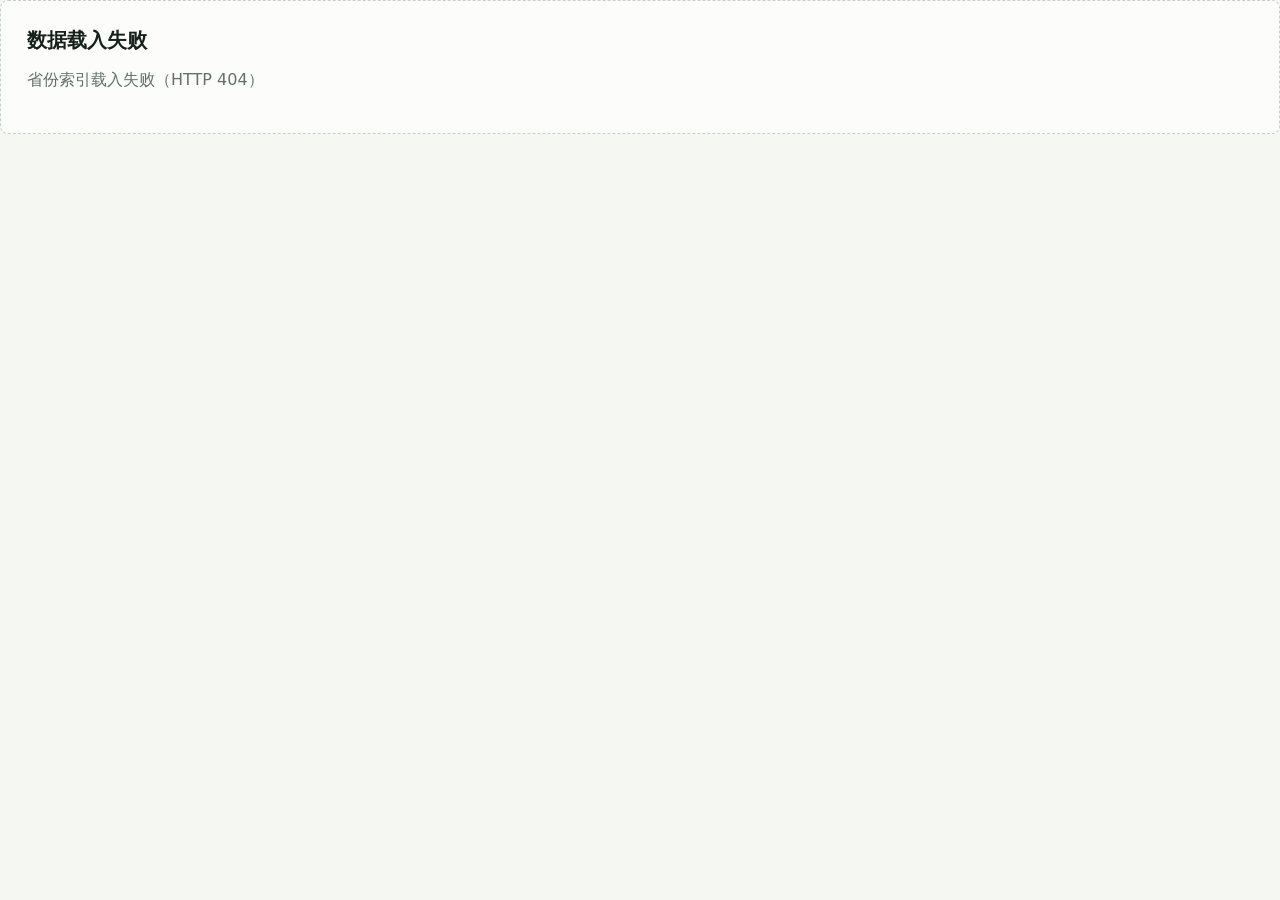
==== site/index.html @ 9d04b4b7 "Deploy nationwide gaokao recommender with release data runtime" ====
<!doctype html>
<html lang="zh-CN">
  <head>
    <meta charset="utf-8" />
    <meta name="viewport" content="width=device-width, initial-scale=1" />
    <title>高考志愿本地知识库</title>
    <link rel="stylesheet" href="./assets/styles.css" />
  </head>
  <body>
    <div class="app-shell">
      <aside class="sidebar">
        <div class="brand">
          <div class="brand-mark">志</div>
          <div>
            <h1>高考志愿本地知识库</h1>
            <p id="generatedAt">正在载入资料</p>
          </div>
        </div>
        <nav class="nav" aria-label="主导航">
          <button class="nav-btn active" data-view="overview">总览</button>
          <button class="nav-btn" data-view="recommend">智能推荐</button>
          <button class="nav-btn" data-view="disciplines">专业门类</button>
          <button class="nav-btn" data-view="rules">规则与风险</button>
          <button class="nav-btn" data-view="rounds">整合轮次</button>
          <button class="nav-btn" data-view="audio">音频转写</button>
          <button class="nav-btn" data-view="sources">资料库</button>
        </nav>
        <div class="sidebar-note">
          <strong>本地版</strong>
          <span>资料来自指定的两个 mac_2T 目录；正文抽取、索引和分类结果保存在本项目。</span>
        </div>
      </aside>

      <main class="main">
        <section class="toolbar" aria-label="检索和筛选">
          <label class="search-box">
            <span>检索</span>
            <input id="searchInput" type="search" placeholder="专业、院校、平行志愿、07理学..." />
          </label>
          <label class="select-box">
            <span>门类</span>
            <select id="disciplineFilter">
              <option value="">全部门类</option>
            </select>
          </label>
          <label class="select-box">
            <span>主题</span>
            <select id="domainFilter">
              <option value="">全部主题</option>
            </select>
          </label>
        </section>

        <section id="view-overview" class="view active-view"></section>
        <section id="view-recommend" class="view"></section>
        <section id="view-disciplines" class="view"></section>
        <section id="view-rules" class="view"></section>
        <section id="view-rounds" class="view"></section>
        <section id="view-audio" class="view"></section>
        <section id="view-sources" class="view"></section>
      </main>
    </div>

    <template id="emptyTemplate">
      <div class="empty-state">
        <h2>没有匹配结果</h2>
        <p>换一个关键词，或者清空门类/主题筛选。</p>
      </div>
    </template>

    <script>
      if (location.hostname.endsWith("github.io")) {
        window.__GAOKAO_RUNTIME_RELEASE_BASE__ = "https://github.com/lghui12138/gaokao-zhiyuan/releases/download/data-v3.275";
      }
    </script>
    <script type="module" src="./assets/app.js?v=3.275.0"></script>
  </body>
</html>
---- site/assets/styles.css ----
:root {
  color-scheme: light;
  --ink: #17211b;
  --muted: #627067;
  --line: #dbe3dc;
  --panel: #ffffff;
  --page: #f5f7f3;
  --leaf: #24745a;
  --leaf-dark: #15533f;
  --gold: #b27416;
  --rose: #b34c52;
  --blue: #3b6f94;
  --shadow: 0 12px 32px rgba(23, 33, 27, 0.08);
  font-family: "Inter", "PingFang SC", "Microsoft YaHei", system-ui, sans-serif;
}

* {
  box-sizing: border-box;
}

body {
  margin: 0;
  background: var(--page);
  color: var(--ink);
  letter-spacing: 0;
}

button,
input,
select {
  font: inherit;
}

.app-shell {
  min-height: 100vh;
  display: grid;
  grid-template-columns: 296px minmax(0, 1fr);
}

.sidebar {
  min-height: 100vh;
  padding: 24px 18px;
  background: #eef3ec;
  border-right: 1px solid var(--line);
  display: flex;
  flex-direction: column;
  gap: 24px;
  position: sticky;
  top: 0;
}

.brand {
  display: grid;
  grid-template-columns: 48px minmax(0, 1fr);
  gap: 12px;
  align-items: center;
}

.brand-mark {
  width: 48px;
  height: 48px;
  display: grid;
  place-items: center;
  background: var(--leaf);
  color: #fff;
  border-radius: 8px;
  font-size: 24px;
  font-weight: 800;
}

.brand h1 {
  margin: 0;
  font-size: 18px;
  line-height: 1.25;
}

.brand p {
  margin: 5px 0 0;
  color: var(--muted);
  font-size: 12px;
  line-height: 1.4;
}

.nav {
  display: grid;
  gap: 8px;
}

.nav-btn {
  border: 1px solid transparent;
  border-radius: 8px;
  padding: 11px 12px;
  text-align: left;
  color: var(--ink);
  background: transparent;
  cursor: pointer;
}

.nav-btn:hover,
.nav-btn:focus-visible {
  border-color: var(--line);
  background: rgba(255, 255, 255, 0.68);
  outline: none;
}

.nav-btn.active {
  background: var(--panel);
  border-color: #cbd9cf;
  box-shadow: 0 5px 14px rgba(23, 33, 27, 0.06);
  color: var(--leaf-dark);
  font-weight: 700;
}

.sidebar-note {
  margin-top: auto;
  border-top: 1px solid var(--line);
  padding-top: 16px;
  color: var(--muted);
  font-size: 13px;
  line-height: 1.55;
  display: grid;
  gap: 5px;
}

.sidebar-note strong {
  color: var(--ink);
}

.main {
  min-width: 0;
  padding: 22px 28px 40px;
}

.toolbar {
  display: grid;
  grid-template-columns: minmax(220px, 1fr) minmax(160px, 230px) minmax(160px, 230px);
  gap: 12px;
  align-items: end;
  margin-bottom: 22px;
}

.search-box,
.select-box {
  display: grid;
  gap: 6px;
  color: var(--muted);
  font-size: 12px;
}

.search-box input,
.select-box select {
  width: 100%;
  border: 1px solid #cbd7cf;
  background: #fff;
  color: var(--ink);
  border-radius: 8px;
  min-height: 42px;
  padding: 0 12px;
}

.search-box input:focus,
.select-box select:focus {
  border-color: var(--leaf);
  box-shadow: 0 0 0 3px rgba(36, 116, 90, 0.16);
  outline: none;
}

.view {
  display: none;
}

.active-view {
  display: block;
}

.section-head {
  display: flex;
  align-items: end;
  justify-content: space-between;
  gap: 18px;
  margin: 6px 0 16px;
}

.section-head h2 {
  margin: 0;
  font-size: 26px;
  line-height: 1.15;
}

.section-head p {
  max-width: 760px;
  margin: 6px 0 0;
  color: var(--muted);
  line-height: 1.55;
}

.metric-grid {
  display: grid;
  grid-template-columns: repeat(auto-fit, minmax(150px, 1fr));
  gap: 12px;
  margin: 16px 0 22px;
}

.metric {
  background: var(--panel);
  border: 1px solid var(--line);
  border-radius: 8px;
  padding: 15px;
  box-shadow: var(--shadow);
}

.metric strong {
  display: block;
  font-size: 24px;
  line-height: 1;
  color: var(--leaf-dark);
}

.metric span {
  display: block;
  margin-top: 8px;
  color: var(--muted);
  font-size: 13px;
}

.band {
  background: var(--panel);
  border: 1px solid var(--line);
  border-radius: 8px;
  padding: 18px;
  margin: 14px 0;
}

.band h3 {
  margin: 0 0 10px;
  font-size: 18px;
}

.grid-2 {
  display: grid;
  grid-template-columns: repeat(2, minmax(0, 1fr));
  gap: 14px;
}

.grid-3 {
  display: grid;
  grid-template-columns: repeat(3, minmax(0, 1fr));
  gap: 14px;
}

.item-card {
  background: var(--panel);
  border: 1px solid var(--line);
  border-radius: 8px;
  padding: 16px;
  min-width: 0;
}

.item-card h3,
.item-card h4 {
  margin: 0 0 8px;
  line-height: 1.25;
}

.item-card p {
  margin: 0;
  color: var(--muted);
  line-height: 1.6;
}

.tag-row {
  display: flex;
  flex-wrap: wrap;
  gap: 6px;
  margin-top: 10px;
}

.tag {
  border: 1px solid #cbd7cf;
  border-radius: 999px;
  color: var(--leaf-dark);
  background: #f7fbf8;
  padding: 4px 8px;
  font-size: 12px;
  line-height: 1.2;
}

.tag.warn {
  color: #7b4400;
  background: #fff8eb;
  border-color: #ead2a6;
}

.tag.risk {
  color: #8f2731;
  background: #fff2f3;
  border-color: #efc5c8;
}

.source-list {
  display: grid;
  gap: 10px;
}

.source-row {
  display: grid;
  grid-template-columns: minmax(0, 1fr) 120px 120px;
  gap: 12px;
  align-items: start;
  background: var(--panel);
  border: 1px solid var(--line);
  border-radius: 8px;
  padding: 13px;
}

.source-row h4 {
  margin: 0 0 5px;
  font-size: 15px;
  line-height: 1.35;
}

.source-row p {
  margin: 0;
  color: var(--muted);
  font-size: 13px;
  line-height: 1.5;
  overflow-wrap: anywhere;
}

.status {
  font-size: 12px;
  border-radius: 8px;
  padding: 6px 8px;
  background: #edf7f1;
  color: var(--leaf-dark);
  text-align: center;
}

.status.gap {
  background: #fff2f3;
  color: #8f2731;
}

.round-list {
  display: grid;
  gap: 12px;
}

.round-card {
  background: var(--panel);
  border: 1px solid var(--line);
  border-radius: 8px;
  padding: 16px;
}

.round-card header {
  display: flex;
  justify-content: space-between;
  gap: 12px;
  align-items: start;
}

.round-card h3 {
  margin: 0;
  font-size: 17px;
}

.round-card ul {
  margin: 10px 0 0;
  padding-left: 20px;
  color: var(--muted);
  line-height: 1.55;
}

.mono {
  font-family: "SFMono-Regular", Consolas, monospace;
}

.empty-state {
  border: 1px dashed #c5d0c8;
  border-radius: 8px;
  padding: 26px;
  color: var(--muted);
  background: rgba(255, 255, 255, 0.64);
}

.empty-state h2 {
  margin: 0 0 8px;
  color: var(--ink);
  font-size: 20px;
}

.model-band {
  display: grid;
  grid-template-columns: minmax(0, 1.35fr) minmax(260px, 0.65fr);
  gap: 16px;
  align-items: start;
  background: #fff;
  border: 1px solid var(--line);
  border-radius: 8px;
  padding: 18px;
  margin: 14px 0;
}

.model-band h3,
.model-summary h3,
.recommend-card h3 {
  margin: 0 0 8px;
}

.model-band p,
.model-summary p,
.confidence-text {
  margin: 0;
  color: var(--muted);
  line-height: 1.55;
}

.formula {
  margin-top: 10px !important;
  color: var(--leaf-dark) !important;
  font-weight: 700;
}

.weight-list {
  display: grid;
  gap: 8px;
}

.weight-list div,
.score-part,
.model-pill {
  border: 1px solid #cbd7cf;
  border-radius: 8px;
  background: #f7fbf8;
  padding: 10px 12px;
}

.weight-list div {
  display: flex;
  justify-content: space-between;
  gap: 8px;
}

.weight-list span {
  color: var(--leaf-dark);
  font-weight: 800;
}

.recommend-form {
  display: grid;
  grid-template-columns: repeat(4, minmax(0, 1fr));
  gap: 12px;
}

.recommend-form label {
  display: grid;
  gap: 6px;
  color: var(--muted);
  font-size: 12px;
}

.recommend-form label.wide {
  grid-column: span 3;
}

.recommend-form input,
.recommend-form select,
.recommend-form textarea {
  width: 100%;
  border: 1px solid #cbd7cf;
  background: #fff;
  color: var(--ink);
  border-radius: 8px;
  min-height: 42px;
  padding: 9px 12px;
  resize: vertical;
}

.recommend-form input:focus,
.recommend-form select:focus,
.recommend-form textarea:focus {
  border-color: var(--leaf);
  box-shadow: 0 0 0 3px rgba(36, 116, 90, 0.16);
  outline: none;
}

.form-actions {
  display: flex;
  gap: 10px;
  align-items: end;
  justify-content: flex-end;
}

.primary-action,
.ghost-action {
  border-radius: 8px;
  min-height: 42px;
  padding: 0 15px;
  cursor: pointer;
}

.primary-action {
  border: 1px solid var(--leaf-dark);
  background: var(--leaf);
  color: #fff;
  font-weight: 700;
}

.ghost-action {
  border: 1px solid #cbd7cf;
  background: #fff;
  color: var(--ink);
}

.primary-action:hover,
.primary-action:focus-visible,
.ghost-action:hover,
.ghost-action:focus-visible {
  outline: none;
  box-shadow: 0 0 0 3px rgba(59, 111, 148, 0.16);
}

.recommend-results {
  display: grid;
  gap: 14px;
}

.admission-layer {
  display: grid;
  grid-template-columns: minmax(260px, 0.8fr) minmax(0, 1.2fr);
  gap: 16px;
  background: #fffaf0;
  border: 1px solid #ead2a6;
  border-radius: 8px;
  padding: 18px;
  margin: 14px 0;
}

.admission-layer > * {
  min-width: 0;
}

.admission-layer h3,
.score-data-card h4 {
  margin: 0 0 8px;
}

.admission-layer p,
.score-data-card p {
  margin: 0 0 10px;
  color: var(--muted);
  line-height: 1.55;
}

.admission-layer strong {
  display: inline-block;
  color: #7b4400;
  margin-top: 4px;
}

.coverage-row,
.score-source-list,
.source-chip-list {
  display: flex;
  flex-wrap: wrap;
  gap: 8px;
  margin-top: 12px;
}

.coverage-row span,
.score-source-list a,
.score-source-list span,
.source-chip-list span {
  border: 1px solid #ead2a6;
  border-radius: 8px;
  padding: 7px 9px;
  background: #fff;
  color: #7b4400;
  font-size: 12px;
  line-height: 1.35;
  text-decoration: none;
}

.coverage-row.compact {
  gap: 6px;
  margin-top: 8px;
}

.coverage-row.compact span,
.source-chip-list span {
  background: #fff7e7;
}

.source-chip-list {
  max-height: 94px;
  overflow: auto;
  padding-right: 4px;
}

.score-data-card {
  background: #fff;
  border: 1px solid #ead2a6;
  border-radius: 8px;
  padding: 14px;
}

.model-summary {
  display: flex;
  align-items: center;
  justify-content: space-between;
  gap: 14px;
  background: #f0f6f8;
  border: 1px solid #c9dbe4;
  border-radius: 8px;
  padding: 16px;
}

.model-pill {
  color: var(--blue);
  font-size: 12px;
  text-align: center;
}

.rank-estimate-note {
  margin-top: 10px;
  border: 1px solid #c9dbe4;
  border-radius: 8px;
  padding: 10px;
  background: #fff;
}

.rank-estimate-note strong {
  display: block;
  margin-bottom: 4px;
  color: var(--blue);
  font-size: 13px;
}

.rank-estimate-note p {
  margin: 0;
  color: var(--ink);
  font-size: 13px;
  line-height: 1.45;
}

.rank-estimate-note a {
  color: var(--blue);
  font-weight: 700;
}

.admission-hit-panel {
  background: #f8fbf7;
}

.data-freshness-panel {
  background: #fffaf0;
  border-color: #ead8b5;
}

.freshness-stage {
  margin: 10px 0;
  color: var(--ink);
  font-size: 14px;
  line-height: 1.5;
}

.freshness-stage a {
  margin-left: 8px;
  color: var(--blue);
  font-weight: 700;
}

.admission-hit-list {
  display: grid;
  grid-template-columns: repeat(auto-fit, minmax(230px, 1fr));
  gap: 10px;
}

.admission-hit {
  border: 1px solid #d8e1db;
  border-radius: 8px;
  padding: 12px;
  background: #fff;
  min-width: 0;
}

.admission-hit strong {
  display: block;
  font-size: 14px;
  line-height: 1.35;
}

.admission-hit span {
  display: inline-block;
  margin-top: 7px;
  border-radius: 8px;
  padding: 5px 8px;
  background: #edf7f1;
  color: var(--leaf-dark);
  font-size: 12px;
  font-weight: 700;
}

.admission-hit p {
  margin: 8px 0 0;
  color: var(--muted);
  font-size: 13px;
  line-height: 1.5;
}

.recommend-card {
  background: #fff;
  border: 1px solid var(--line);
  border-radius: 8px;
  padding: 16px;
  display: grid;
  gap: 13px;
  min-width: 0;
}

.recommend-card header {
  display: flex;
  justify-content: space-between;
  gap: 14px;
}

.recommend-card p,
.recommend-card li {
  color: var(--muted);
  line-height: 1.55;
}

.recommend-card ul {
  margin: 8px 0 0;
  padding-left: 20px;
}

.recommend-card h4 {
  margin: 0;
  font-size: 14px;
}

.school-option-list {
  display: grid;
  gap: 8px;
  margin-top: 8px;
}

.school-option {
  display: grid;
  grid-template-columns: minmax(0, 1fr) 86px 150px;
  gap: 10px;
  align-items: start;
  border: 1px solid #d8e1db;
  border-radius: 8px;
  padding: 12px;
  background: #fbfdfb;
}

.school-option strong {
  display: block;
  margin-bottom: 4px;
}

.school-option p {
  margin: 0;
  font-size: 13px;
}

.school-option span,
.school-option em {
  border-radius: 8px;
  padding: 6px 8px;
  font-size: 12px;
  line-height: 1.35;
  font-style: normal;
  text-align: center;
}

.school-option span {
  background: #edf7f1;
  color: var(--leaf-dark);
}

.school-option em {
  background: #fff8eb;
  color: #7b4400;
}

.rank-label {
  margin: 0 0 5px !important;
  color: var(--gold) !important;
  font-weight: 800;
  font-size: 12px;
}

.score-badge {
  flex: 0 0 74px;
  height: 74px;
  border-radius: 8px;
  background: #edf7f1;
  border: 1px solid #c9ddcf;
  display: grid;
  place-items: center;
  color: var(--leaf-dark);
}

.score-badge strong {
  font-size: 28px;
  line-height: 1;
}

.score-badge span {
  font-size: 13px;
  font-weight: 800;
}

.score-line {
  height: 8px;
  border-radius: 999px;
  background: #e5ebe6;
  overflow: hidden;
}

.score-line span {
  display: block;
  height: 100%;
  border-radius: inherit;
  background: linear-gradient(90deg, var(--blue), var(--leaf));
}

.score-grid {
  display: grid;
  grid-template-columns: repeat(3, minmax(0, 1fr));
  gap: 8px;
}

.score-part {
  display: grid;
  gap: 4px;
}

.score-part span {
  color: var(--muted);
  font-size: 12px;
}

.score-part strong {
  color: var(--ink);
}

.check-grid {
  display: grid;
  grid-template-columns: repeat(auto-fit, minmax(220px, 1fr));
  gap: 8px;
}

.check-grid span {
  border: 1px solid #d7dfd9;
  border-radius: 8px;
  background: #fafcf9;
  padding: 10px 12px;
  color: var(--muted);
  line-height: 1.45;
}

@media (max-width: 960px) {
  .app-shell {
    grid-template-columns: 1fr;
  }

  .sidebar {
    position: static;
    min-height: auto;
  }

  .nav {
    grid-template-columns: repeat(auto-fit, minmax(96px, 1fr));
  }

  .nav-btn {
    text-align: center;
    padding: 10px 8px;
  }

  .toolbar,
  .metric-grid,
  .grid-2,
  .grid-3,
  .model-band,
  .admission-layer,
  .recommend-form {
    grid-template-columns: 1fr;
  }

  .source-row,
  .school-option {
    grid-template-columns: 1fr;
  }

  .recommend-form label.wide {
    grid-column: auto;
  }

  .form-actions,
  .model-summary,
  .recommend-card header {
    display: grid;
    justify-content: stretch;
  }
}

@media (max-width: 560px) {
  .main {
    padding: 18px 14px 30px;
  }

  .sidebar {
    padding: 18px 14px;
  }

  .nav {
    grid-template-columns: 1fr 1fr;
  }

  .section-head {
    display: block;
  }

  .score-grid {
    grid-template-columns: 1fr 1fr;
  }
}
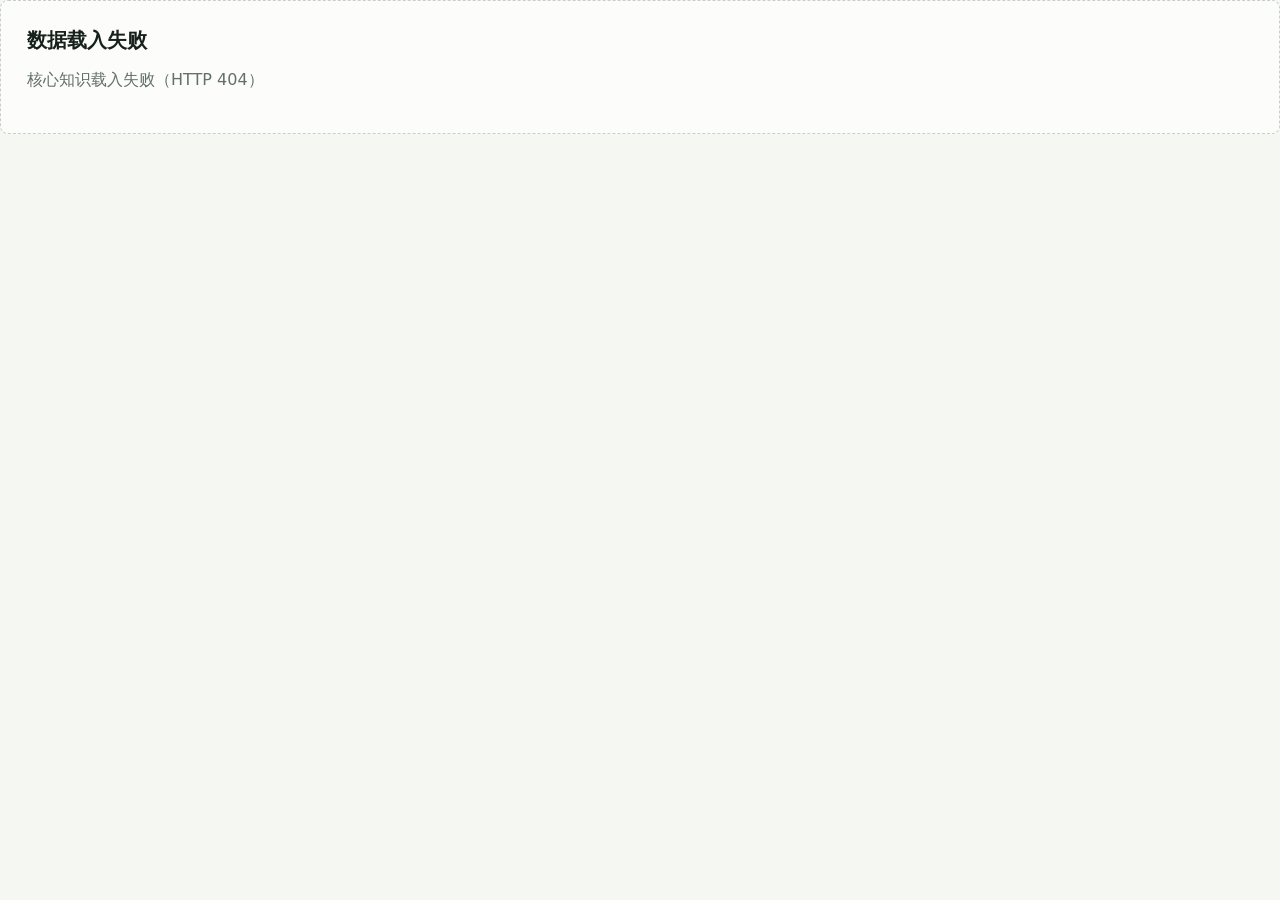
==== commit 2b340132: "Serve compressed province data from GitHub Pages" ====
--- a/site/index.html
+++ b/site/index.html
@@ -69,8 +69,8 @@
     </template>
 
     <script>
-      if (location.hostname.endsWith("github.io")) {
-        window.__GAOKAO_RUNTIME_RELEASE_BASE__ = "https://github.com/lghui12138/gaokao-zhiyuan/releases/download/data-v3.275";
+      if (location.hostname.endsWith("github.io") || location.hostname === "lghui.top") {
+        window.__GAOKAO_RUNTIME_RELEASE_BASE__ = "./data/release-v3.275";
       }
     </script>
     <script type="module" src="./assets/app.js?v=3.275.0"></script>
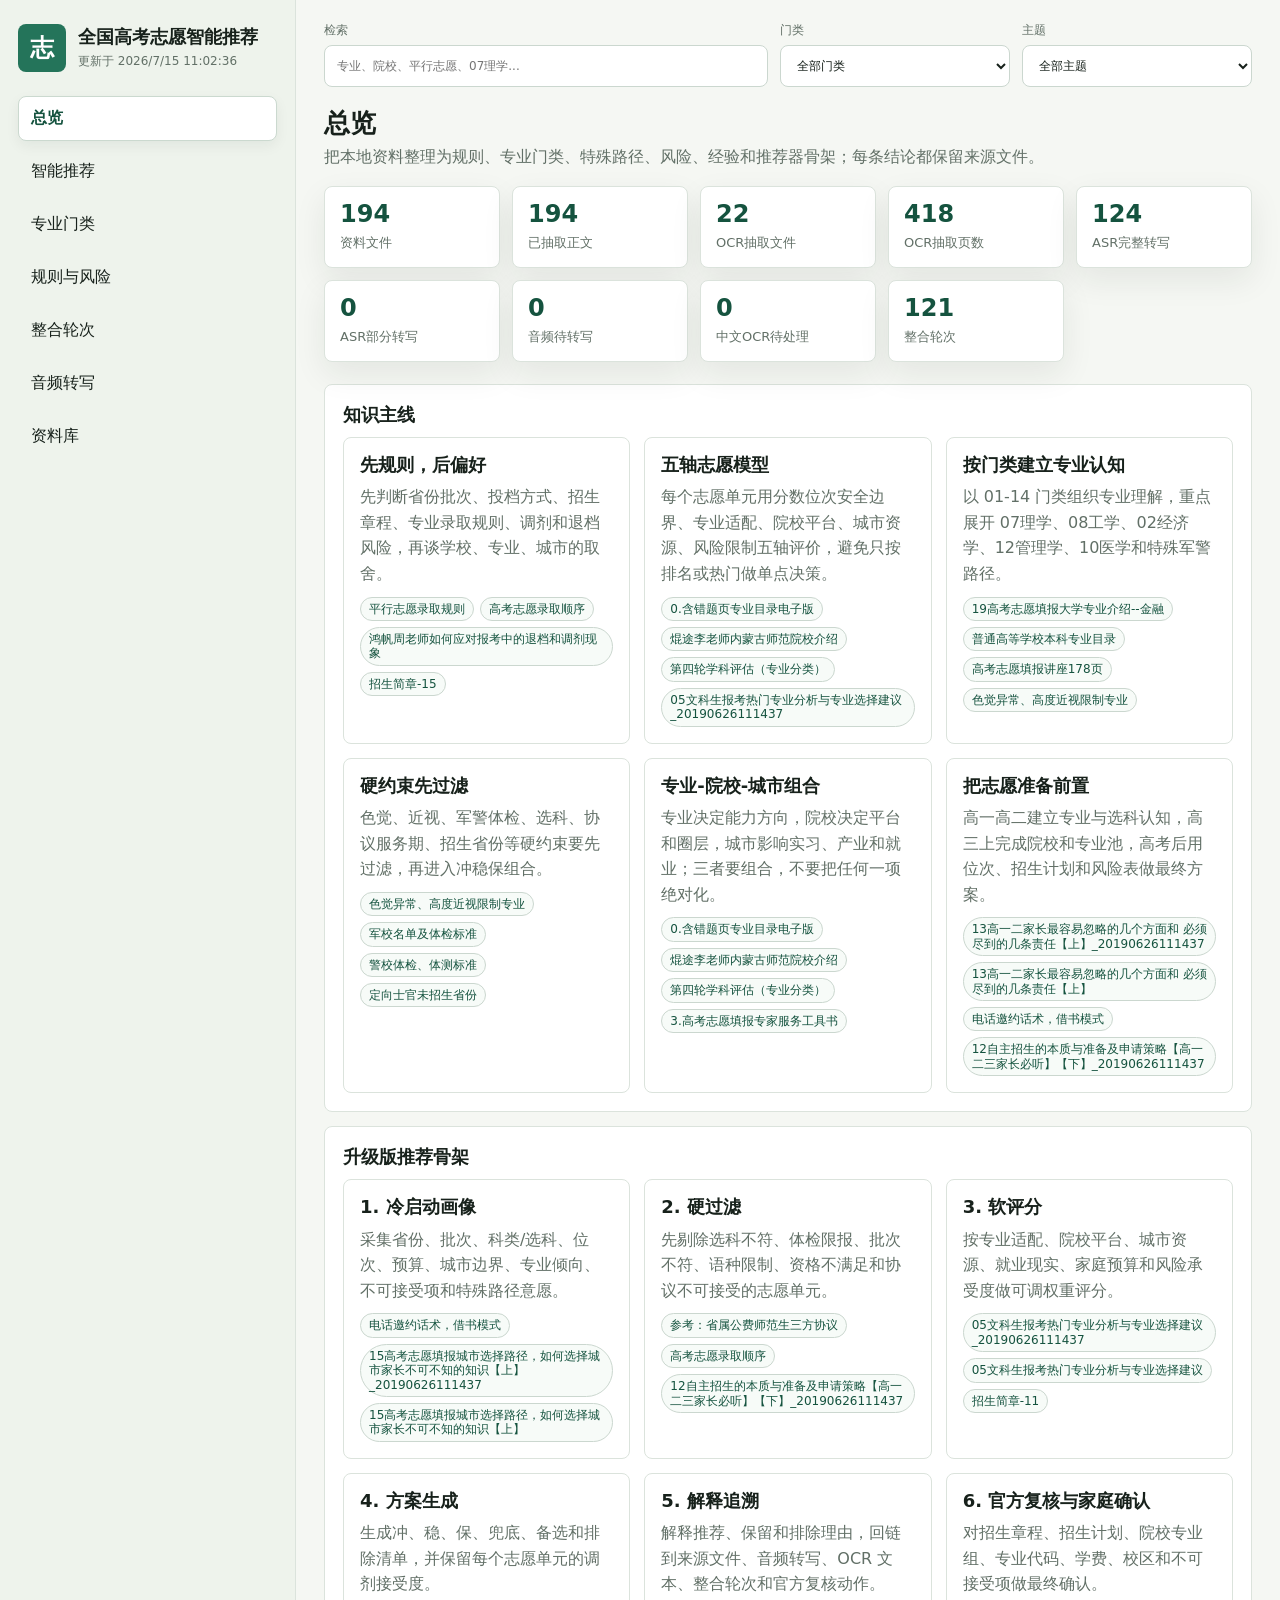
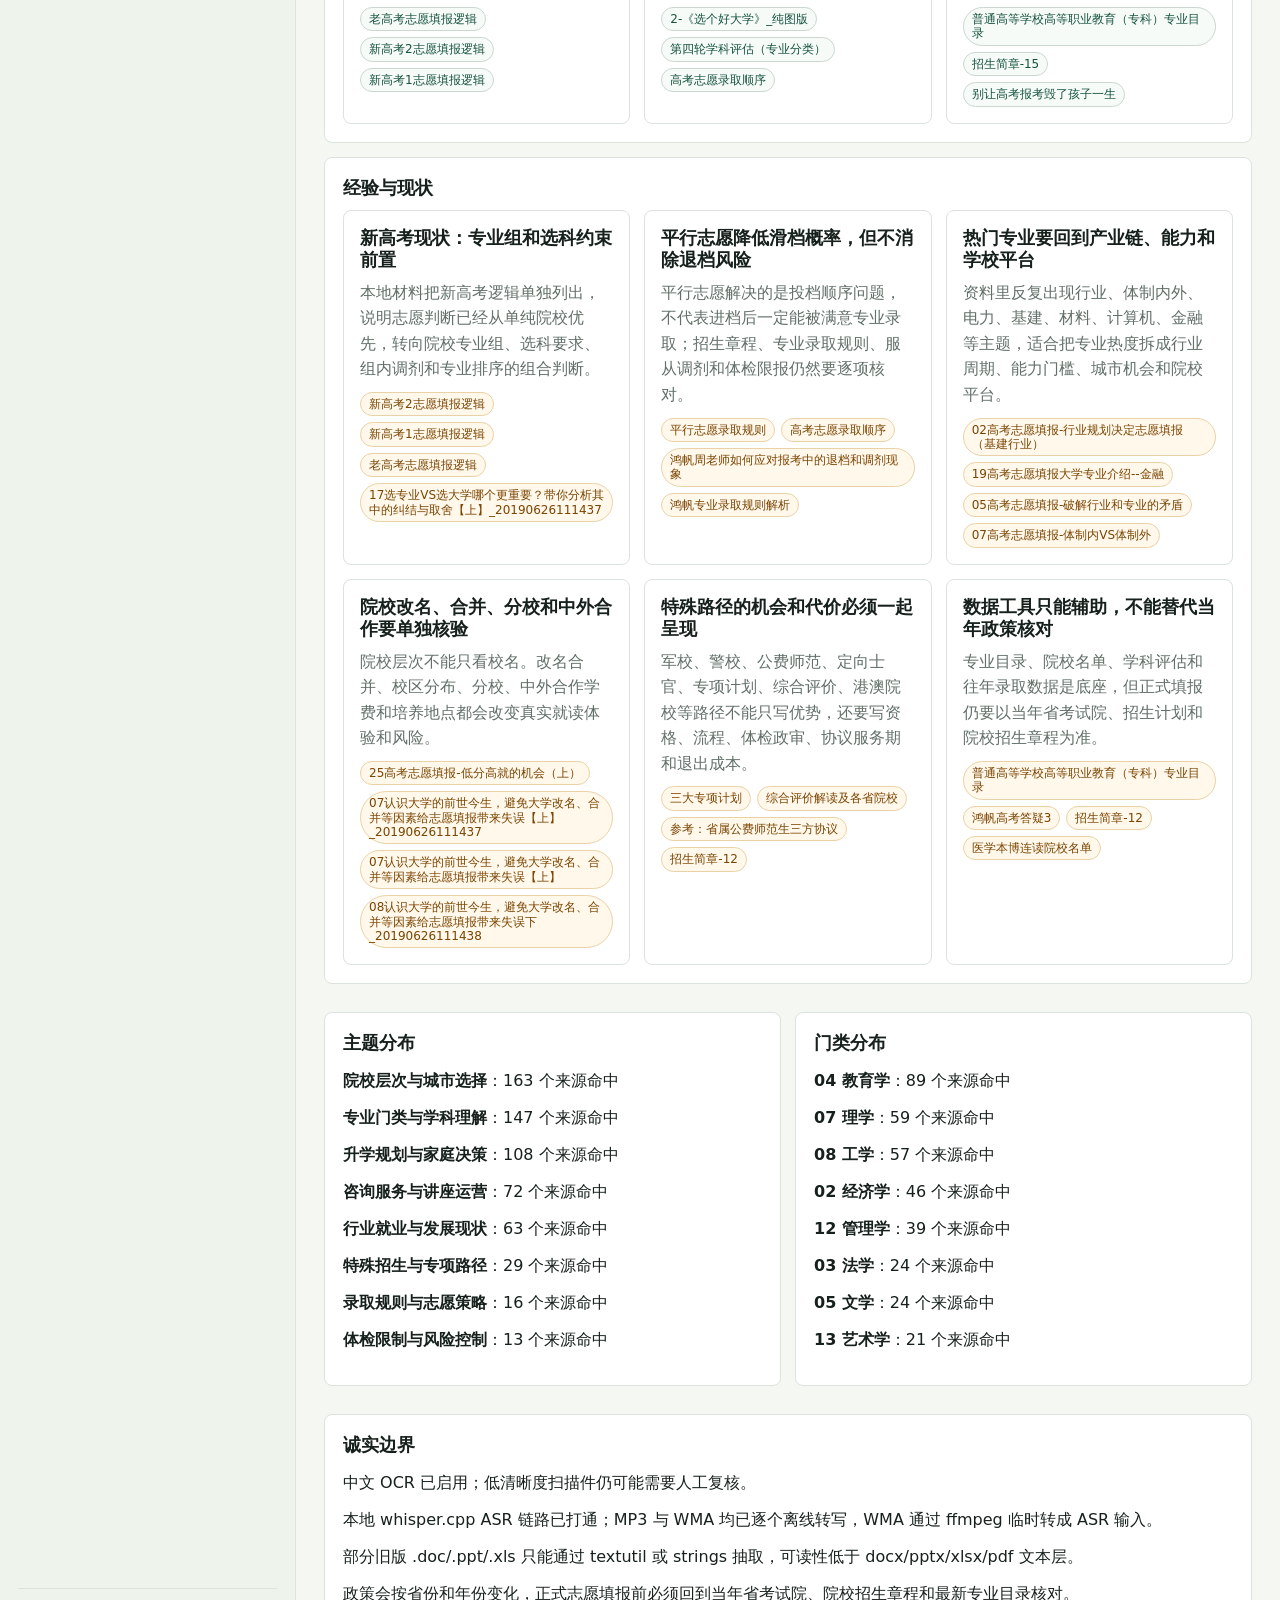
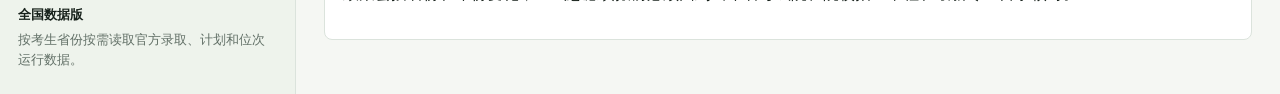
==== commit 651e378f: "Run local site from compressed release shards" ====
--- a/site/index.html
+++ b/site/index.html
@@ -3,7 +3,7 @@
   <head>
     <meta charset="utf-8" />
     <meta name="viewport" content="width=device-width, initial-scale=1" />
-    <title>高考志愿本地知识库</title>
+    <title>全国高考志愿智能推荐</title>
     <link rel="stylesheet" href="./assets/styles.css" />
   </head>
   <body>
@@ -12,7 +12,7 @@
         <div class="brand">
           <div class="brand-mark">志</div>
           <div>
-            <h1>高考志愿本地知识库</h1>
+            <h1>全国高考志愿智能推荐</h1>
             <p id="generatedAt">正在载入资料</p>
           </div>
         </div>
@@ -26,8 +26,8 @@
           <button class="nav-btn" data-view="sources">资料库</button>
         </nav>
         <div class="sidebar-note">
-          <strong>本地版</strong>
-          <span>资料来自指定的两个 mac_2T 目录；正文抽取、索引和分类结果保存在本项目。</span>
+          <strong>全国数据版</strong>
+          <span>按考生省份按需读取官方录取、计划和位次运行数据。</span>
         </div>
       </aside>
 
@@ -69,9 +69,7 @@
     </template>
 
     <script>
-      if (location.hostname.endsWith("github.io") || location.hostname === "lghui.top") {
-        window.__GAOKAO_RUNTIME_RELEASE_BASE__ = "./data/release-v3.275";
-      }
+      window.__GAOKAO_RUNTIME_RELEASE_BASE__ = "./data/release-v3.275";
     </script>
     <script type="module" src="./assets/app.js?v=3.275.0"></script>
   </body>
